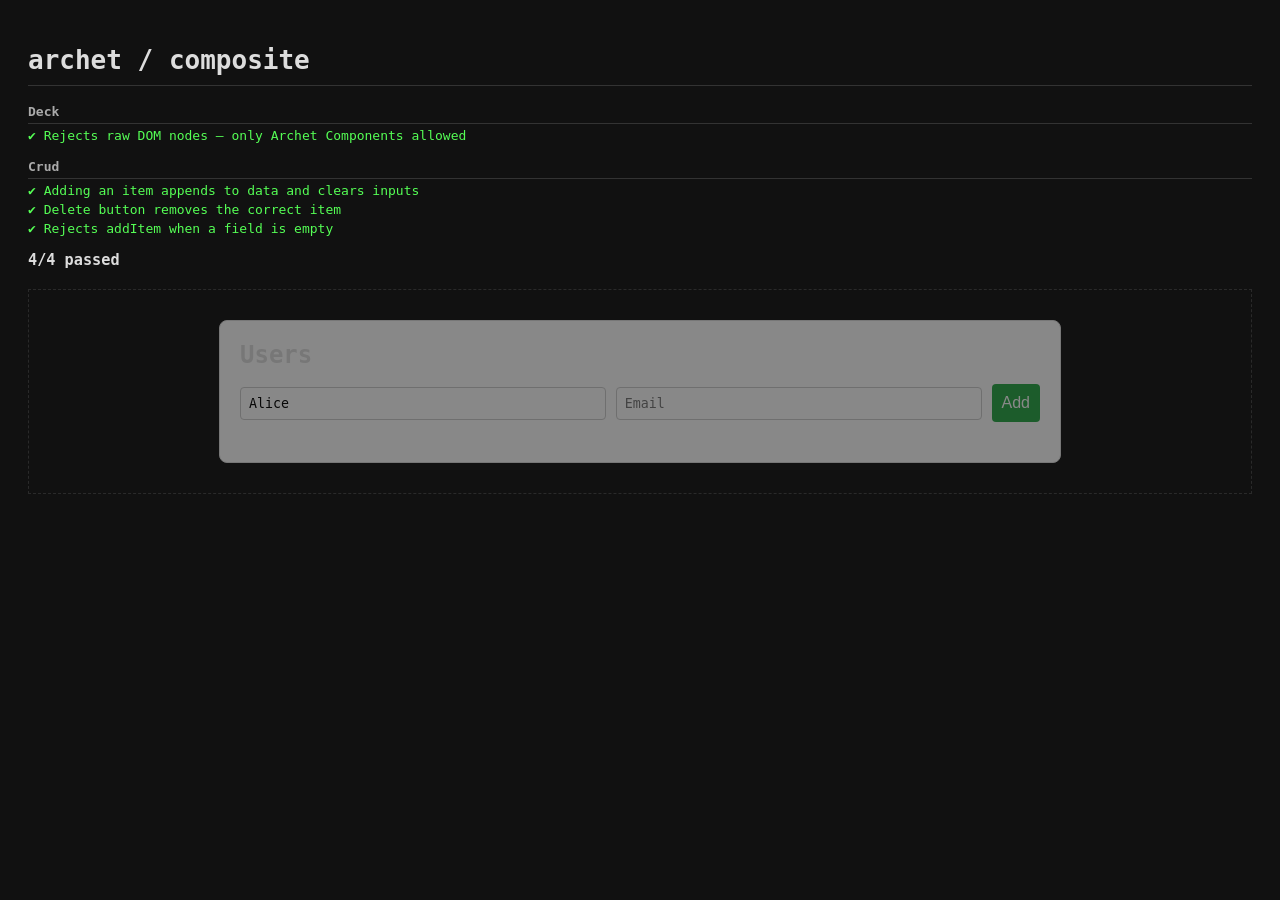
==== test/composite.test.html @ d1f7599b "Refactor test harness" ====
<!DOCTYPE html>
<html lang="en">
<head>
  <meta charset="UTF-8">
  <title>archet / composite</title>
  <style>
    body        { font-family: monospace; background: #111; color: #ddd; padding: 20px; margin: 8px; }
    h1          { border-bottom: 1px solid #333; padding-bottom: 10px; }
    .group      { margin-top: 16px; font-weight: bold; color: #aaa; border-bottom: 1px solid #333; padding-bottom: 4px; }
    .pass       { color: #5f5; margin: 4px 0; }
    .fail       { color: #f55; margin: 4px 0; font-weight: bold; background: rgba(255,0,0,0.1); padding: 5px; }
    .error-trace{ color: #f88; margin-left: 20px; font-size: 0.9em; white-space: pre-wrap; }
    #stage      { border: 1px dashed #444; padding: 10px; margin-top: 20px; opacity: 0.5; }
    #scratch    { display: none; }
  </style>
</head>
<body>
  <h1>archet / composite</h1>
  <div id="report"></div>
  <div id="stage"></div>
  <div id="scratch"></div>

<script type="module">
  import { describe, test, expect, runTests } from './harness.js';
  import { Component, Box, Deck, Crud } from '../archet.js';

  describe("Deck", () => {
    test("Rejects raw DOM nodes — only Archet Components allowed", () => {
      const deck = new Deck();
      deck.add(new Box());
      expect(deck.items.length).toBe(1);
      expect(() => deck.add(document.createElement("div"))).toThrow("Only Archet Components");
    });
  });

  describe("Crud", () => {
    test("Adding an item appends to data and clears inputs", () => {
      const crud = new Crud("Users", ["Name"]);
      crud.onError = () => {};
      document.getElementById("stage").appendChild(crud.dom);

      crud.inputs["Name"].val = "Alice";
      crud.addItem();

      expect(crud.data.length).toBe(1);
      expect(crud.inputs["Name"].val).toBe("");
    });

    test("Delete button removes the correct item", () => {
      const crud = new Crud("Users", ["Name"]);
      crud.onError = () => {};
      document.getElementById("stage").appendChild(crud.dom);

      crud.inputs["Name"].val = "Alice";
      crud.addItem();
      expect(crud.data.length).toBe(1);

      const btn = crud.list.dom.querySelector('[data-role="delete"]');
      expect(btn).toBeTruthy();
      btn.click();
      expect(crud.data.length).toBe(0);
    });

    test("Rejects addItem when a field is empty", () => {
      let errorCalled = false;
      const crud = new Crud("Users", ["Name", "Email"]);
      crud.onError = () => { errorCalled = true; };
      document.getElementById("stage").appendChild(crud.dom);

      crud.inputs["Name"].val = "Alice";
      // Email left empty
      crud.addItem();

      expect(crud.data.length).toBe(0);
      expect(errorCalled).toBeTruthy();
    });
  });

  runTests();
</script>
</body>
</html>
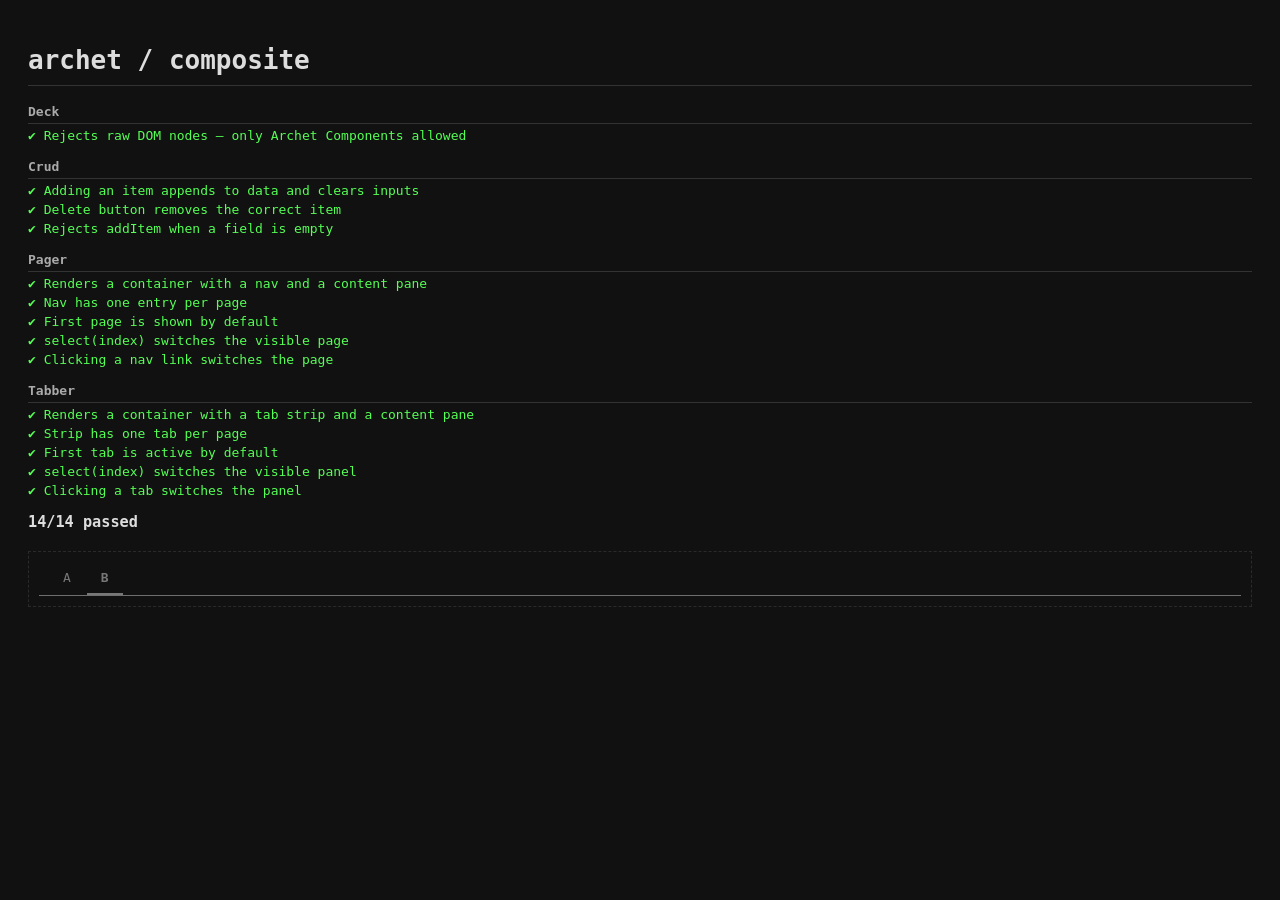
==== commit c4a13442: "Add more components" ====
--- a/test/composite.test.html
+++ b/test/composite.test.html
@@ -22,7 +22,7 @@
 
 <script type="module">
   import { describe, test, expect, runTests } from './harness.js';
-  import { Component, Box, Deck, Crud } from '../archet.js';
+  import { Component, Box, Deck, Crud, Pager, Tabber } from '../archet.js';
 
   describe("Deck", () => {
     test("Rejects raw DOM nodes — only Archet Components allowed", () => {
@@ -76,6 +76,110 @@
     });
   });
 
+  describe("Pager", () => {
+    test("Renders a container with a nav and a content pane", () => {
+      const pager = new Pager([
+        ["Home", new Box()],
+        ["About", new Box()],
+      ]);
+      document.getElementById("stage").appendChild(pager.dom);
+      expect(pager.nav.dom.tagName).toBe("NAV");
+      expect(pager.content.dom).toBeTruthy();
+    });
+
+    test("Nav has one entry per page", () => {
+      const pager = new Pager([
+        ["Home", new Box()],
+        ["About", new Box()],
+        ["Contact", new Box()],
+      ]);
+      document.getElementById("stage").appendChild(pager.dom);
+      const items = pager.nav.dom.querySelectorAll("[data-role='page-link']");
+      expect(items.length).toBe(3);
+    });
+
+    test("First page is shown by default", () => {
+      const a = new Box();
+      const b = new Box();
+      const pager = new Pager([["A", a], ["B", b]]);
+      document.getElementById("stage").appendChild(pager.dom);
+      expect(pager.content.dom.contains(a.dom)).toBeTruthy();
+      expect(pager.content.dom.contains(b.dom)).toBe(false);
+    });
+
+    test("select(index) switches the visible page", () => {
+      const a = new Box();
+      const b = new Box();
+      const pager = new Pager([["A", a], ["B", b]]);
+      document.getElementById("stage").appendChild(pager.dom);
+      pager.select(1);
+      expect(pager.content.dom.contains(b.dom)).toBeTruthy();
+      expect(pager.content.dom.contains(a.dom)).toBe(false);
+    });
+
+    test("Clicking a nav link switches the page", () => {
+      const a = new Box();
+      const b = new Box();
+      const pager = new Pager([["A", a], ["B", b]]);
+      document.getElementById("stage").appendChild(pager.dom);
+      const links = pager.nav.dom.querySelectorAll("[data-role='page-link']");
+      links[1].click();
+      expect(pager.content.dom.contains(b.dom)).toBeTruthy();
+    });
+  });
+
+  describe("Tabber", () => {
+    test("Renders a container with a tab strip and a content pane", () => {
+      const tabber = new Tabber([
+        ["One", new Box()],
+        ["Two", new Box()],
+      ]);
+      document.getElementById("stage").appendChild(tabber.dom);
+      expect(tabber.strip.dom.tagName).toBe("NAV");
+      expect(tabber.content.dom).toBeTruthy();
+    });
+
+    test("Strip has one tab per page", () => {
+      const tabber = new Tabber([
+        ["One", new Box()],
+        ["Two", new Box()],
+        ["Three", new Box()],
+      ]);
+      document.getElementById("stage").appendChild(tabber.dom);
+      const tabs = tabber.strip.dom.querySelectorAll("[data-role='tab']");
+      expect(tabs.length).toBe(3);
+    });
+
+    test("First tab is active by default", () => {
+      const a = new Box();
+      const b = new Box();
+      const tabber = new Tabber([["A", a], ["B", b]]);
+      document.getElementById("stage").appendChild(tabber.dom);
+      expect(tabber.content.dom.contains(a.dom)).toBeTruthy();
+      expect(tabber.content.dom.contains(b.dom)).toBe(false);
+    });
+
+    test("select(index) switches the visible panel", () => {
+      const a = new Box();
+      const b = new Box();
+      const tabber = new Tabber([["A", a], ["B", b]]);
+      document.getElementById("stage").appendChild(tabber.dom);
+      tabber.select(1);
+      expect(tabber.content.dom.contains(b.dom)).toBeTruthy();
+      expect(tabber.content.dom.contains(a.dom)).toBe(false);
+    });
+
+    test("Clicking a tab switches the panel", () => {
+      const a = new Box();
+      const b = new Box();
+      const tabber = new Tabber([["A", a], ["B", b]]);
+      document.getElementById("stage").appendChild(tabber.dom);
+      const tabs = tabber.strip.dom.querySelectorAll("[data-role='tab']");
+      tabs[1].click();
+      expect(tabber.content.dom.contains(b.dom)).toBeTruthy();
+    });
+  });
+
   runTests();
 </script>
 </body>
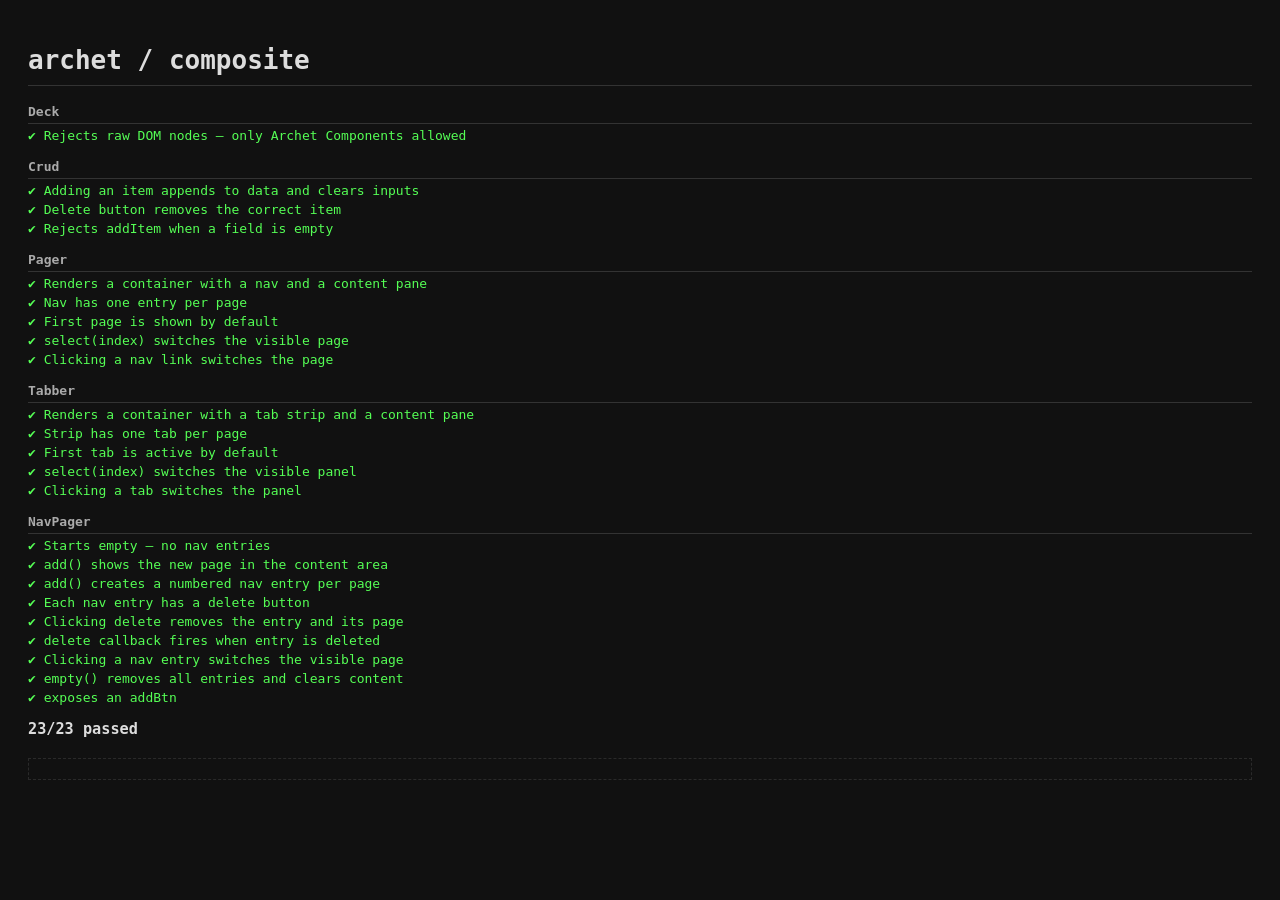
==== commit 8d9cf3d3: "Add even more components to achieve useful stuff" ====
--- a/test/composite.test.html
+++ b/test/composite.test.html
@@ -22,7 +22,7 @@
 
 <script type="module">
   import { describe, test, expect, runTests } from './harness.js';
-  import { Component, Box, Deck, Crud, Pager, Tabber } from '../archet.js';
+  import { Component, Box, Deck, Crud, Pager, Tabber, NavPager } from '../archet.js';
 
   describe("Deck", () => {
     test("Rejects raw DOM nodes — only Archet Components allowed", () => {
@@ -180,6 +180,78 @@
     });
   });
 
+  describe("NavPager", () => {
+    test("Starts empty — no nav entries", () => {
+      const pager = new NavPager();
+      expect(pager.nav.dom.querySelectorAll("[data-role='nav-entry']").length).toBe(0);
+    });
+
+    test("add() shows the new page in the content area", () => {
+      const pager = new NavPager();
+      document.getElementById("stage").appendChild(pager.dom);
+      const box = new Box();
+      pager.add(box);
+      expect(pager.content.dom.contains(box.dom)).toBeTruthy();
+    });
+
+    test("add() creates a numbered nav entry per page", () => {
+      const pager = new NavPager();
+      pager.add(new Box());
+      pager.add(new Box());
+      expect(pager.nav.dom.querySelectorAll("[data-role='nav-entry']").length).toBe(2);
+    });
+
+    test("Each nav entry has a delete button", () => {
+      const pager = new NavPager();
+      pager.add(new Box());
+      expect(pager.nav.dom.querySelector("[data-role='nav-delete']")).toBeTruthy();
+    });
+
+    test("Clicking delete removes the entry and its page", () => {
+      const pager = new NavPager();
+      document.getElementById("stage").appendChild(pager.dom);
+      pager.add(new Box());
+      pager.add(new Box());
+      pager.nav.dom.querySelectorAll("[data-role='nav-delete']")[0].click();
+      expect(pager.nav.dom.querySelectorAll("[data-role='nav-entry']").length).toBe(1);
+    });
+
+    test("delete callback fires when entry is deleted", () => {
+      const pager = new NavPager();
+      document.getElementById("stage").appendChild(pager.dom);
+      let called = false;
+      pager.add(new Box(), () => { called = true; });
+      pager.nav.dom.querySelector("[data-role='nav-delete']").click();
+      expect(called).toBeTruthy();
+    });
+
+    test("Clicking a nav entry switches the visible page", () => {
+      const pager = new NavPager();
+      document.getElementById("stage").appendChild(pager.dom);
+      const a = new Box();
+      const b = new Box();
+      pager.add(a);
+      pager.add(b);
+      pager.nav.dom.querySelectorAll("[data-role='nav-entry']")[0].click();
+      expect(pager.content.dom.contains(a.dom)).toBeTruthy();
+      expect(pager.content.dom.contains(b.dom)).toBe(false);
+    });
+
+    test("empty() removes all entries and clears content", () => {
+      const pager = new NavPager();
+      pager.add(new Box());
+      pager.add(new Box());
+      pager.empty();
+      expect(pager.nav.dom.querySelectorAll("[data-role='nav-entry']").length).toBe(0);
+      expect(pager.content.dom.children.length).toBe(0);
+    });
+
+    test("exposes an addBtn", () => {
+      const pager = new NavPager();
+      expect(typeof pager.addBtn.dom).toBe("object");
+    });
+  });
+
   runTests();
 </script>
 </body>
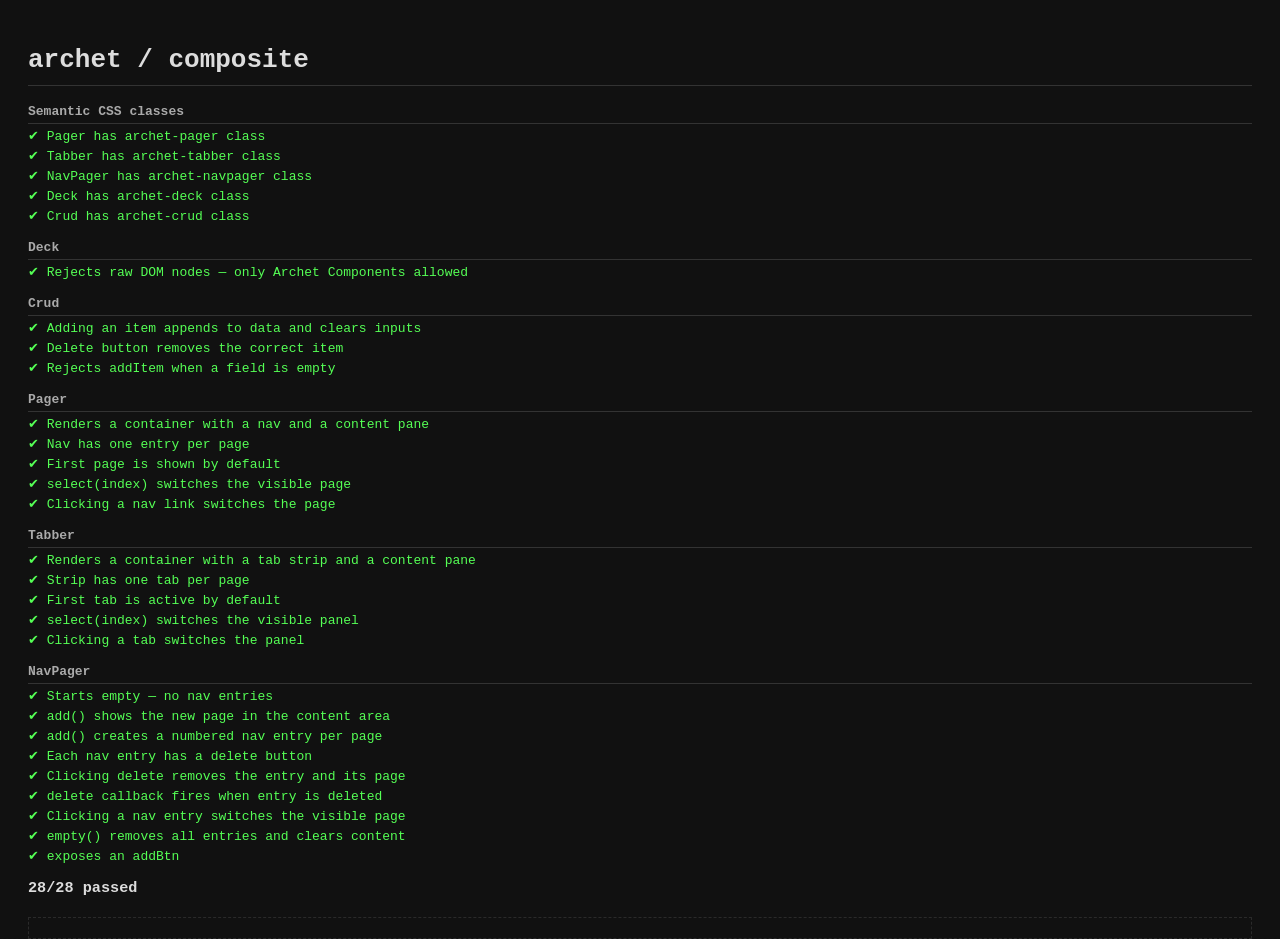
==== commit 7a6e09e4: "Change styling method" ====
--- a/test/composite.test.html
+++ b/test/composite.test.html
@@ -24,6 +24,24 @@
   import { describe, test, expect, runTests } from './harness.js';
   import { Component, Box, Deck, Crud, Pager, Tabber, NavPager } from '../archet.js';
 
+  describe("Semantic CSS classes", () => {
+    test("Pager has archet-pager class", () => {
+      expect(new Pager([["A", new Box()]]).dom.classList.contains("archet-pager")).toBeTruthy();
+    });
+    test("Tabber has archet-tabber class", () => {
+      expect(new Tabber([["A", new Box()]]).dom.classList.contains("archet-tabber")).toBeTruthy();
+    });
+    test("NavPager has archet-navpager class", () => {
+      expect(new NavPager().dom.classList.contains("archet-navpager")).toBeTruthy();
+    });
+    test("Deck has archet-deck class", () => {
+      expect(new Deck().dom.classList.contains("archet-deck")).toBeTruthy();
+    });
+    test("Crud has archet-crud class", () => {
+      expect(new Crud("Items", ["Name"]).dom.classList.contains("archet-crud")).toBeTruthy();
+    });
+  });
+
   describe("Deck", () => {
     test("Rejects raw DOM nodes — only Archet Components allowed", () => {
       const deck = new Deck();
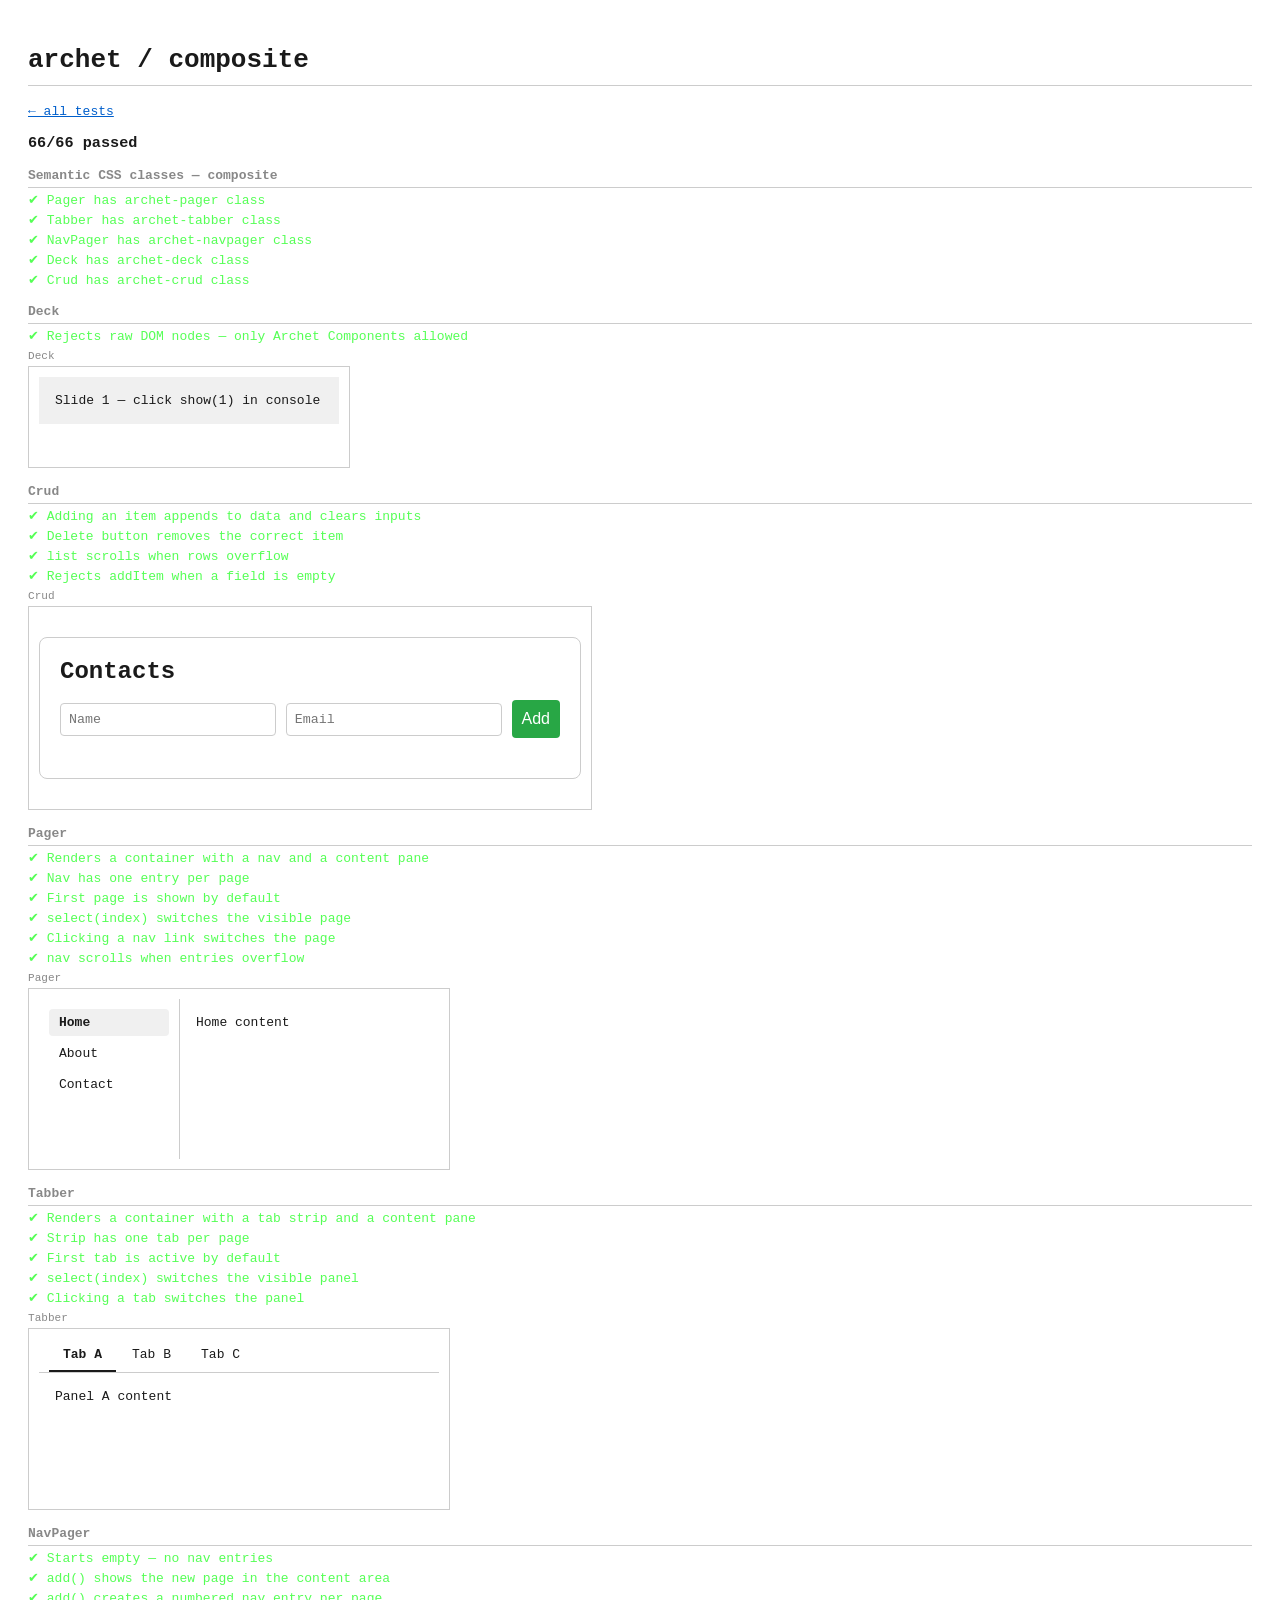
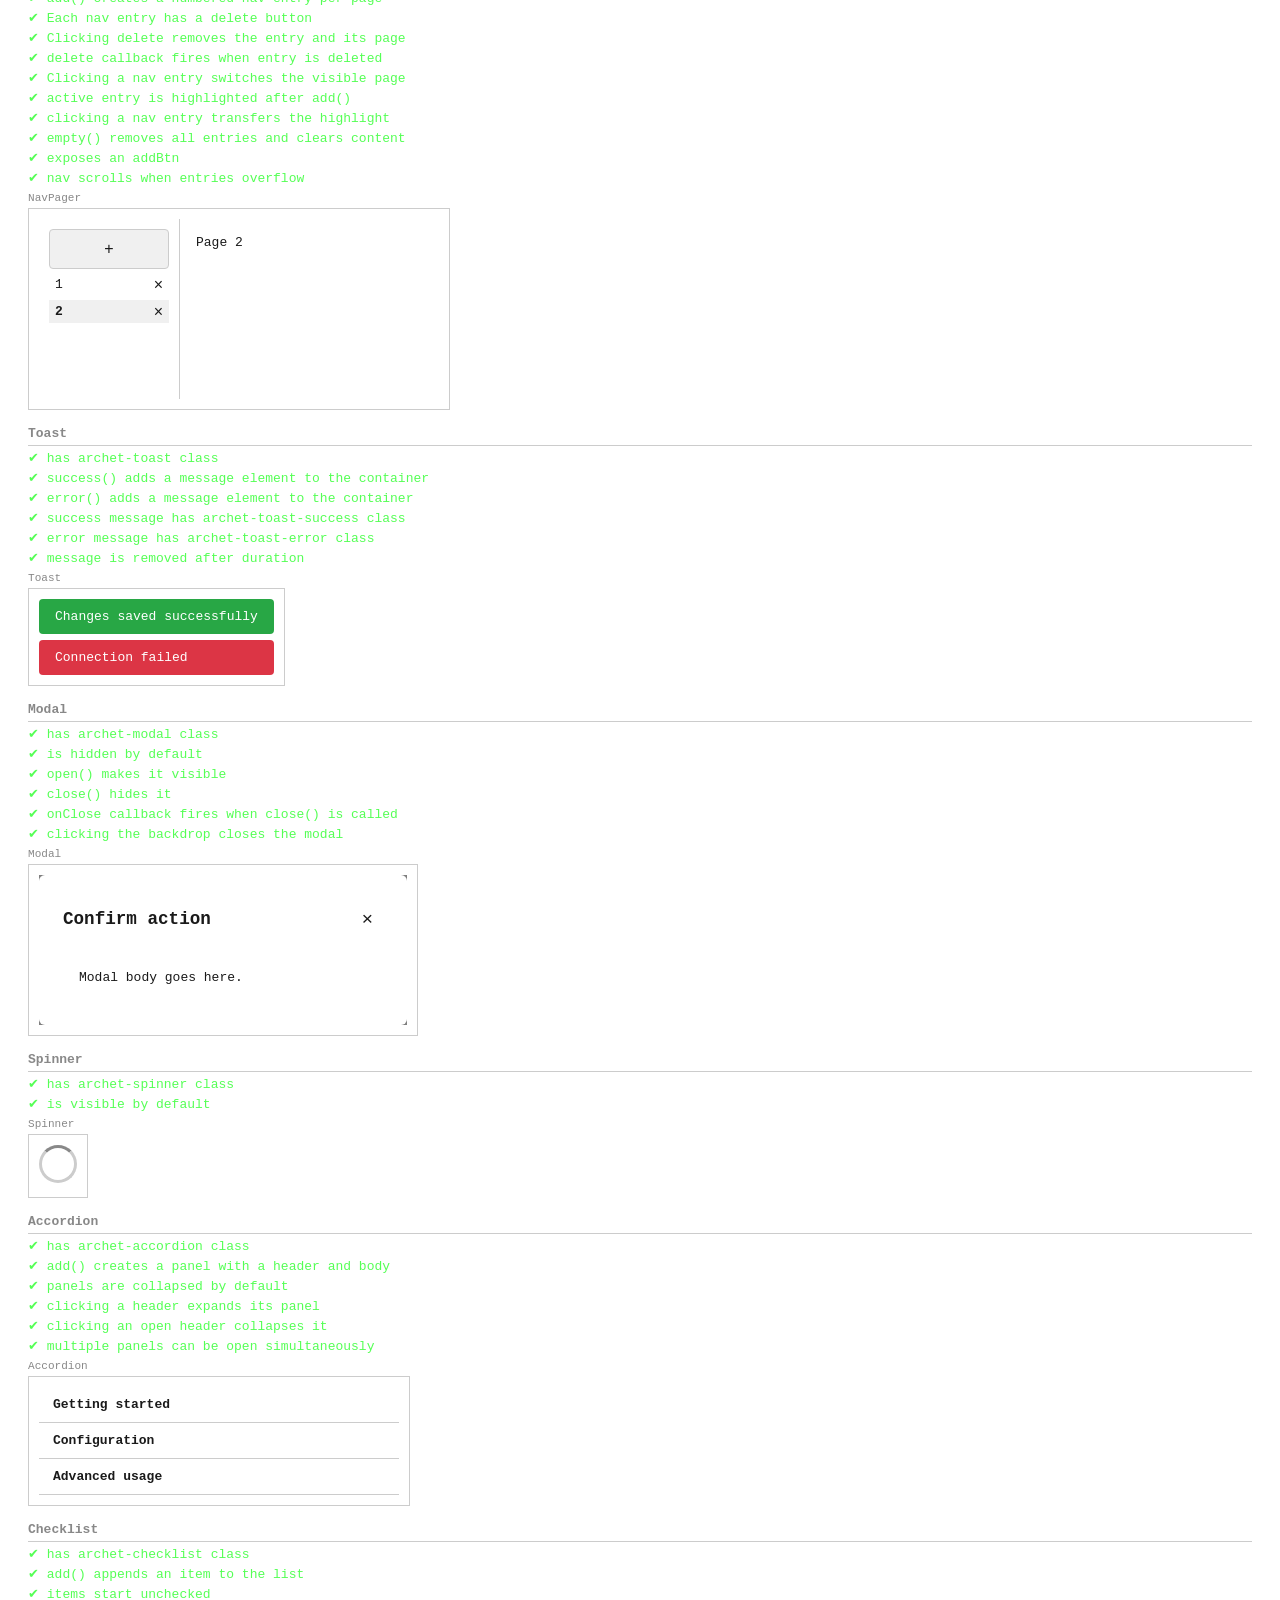
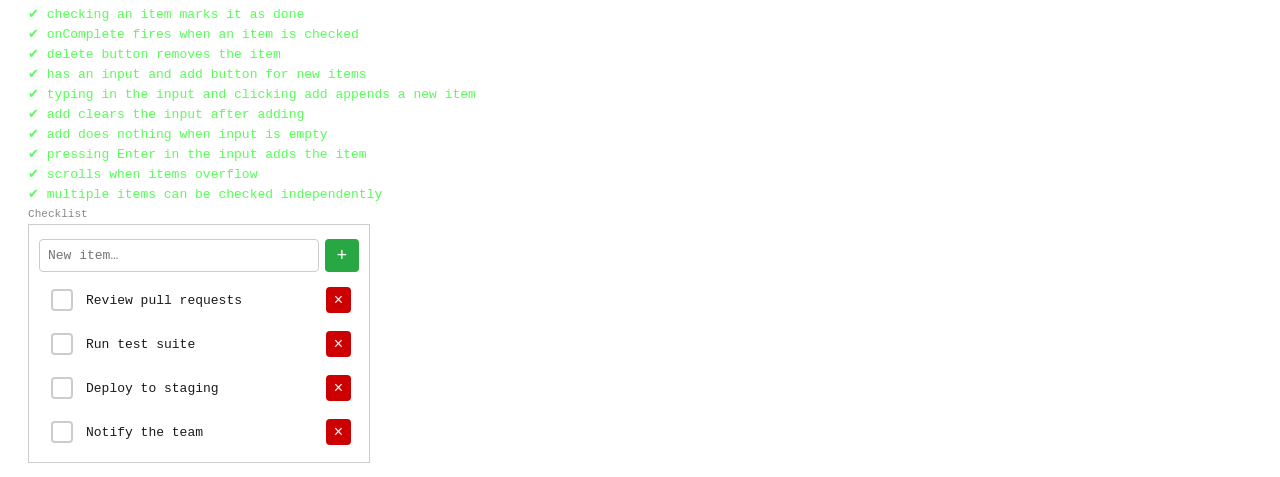
==== commit 0a2be9ff: "Rollback on testing harness by using a custom one" ====
--- a/test/composite.test.html
+++ b/test/composite.test.html
@@ -3,274 +3,18 @@
 <head>
   <meta charset="UTF-8">
   <title>archet / composite</title>
-  <style>
-    body        { font-family: monospace; background: #111; color: #ddd; padding: 20px; margin: 8px; }
-    h1          { border-bottom: 1px solid #333; padding-bottom: 10px; }
-    .group      { margin-top: 16px; font-weight: bold; color: #aaa; border-bottom: 1px solid #333; padding-bottom: 4px; }
-    .pass       { color: #5f5; margin: 4px 0; }
-    .fail       { color: #f55; margin: 4px 0; font-weight: bold; background: rgba(255,0,0,0.1); padding: 5px; }
-    .error-trace{ color: #f88; margin-left: 20px; font-size: 0.9em; white-space: pre-wrap; }
-    #stage      { border: 1px dashed #444; padding: 10px; margin-top: 20px; opacity: 0.5; }
-    #scratch    { display: none; }
-  </style>
+  <link rel="stylesheet" href="./test.css">
 </head>
 <body>
   <h1>archet / composite</h1>
+  <p><a href="../test.html">← all tests</a></p>
   <div id="report"></div>
   <div id="stage"></div>
   <div id="scratch"></div>
-
-<script type="module">
-  import { describe, test, expect, runTests } from './harness.js';
-  import { Component, Box, Deck, Crud, Pager, Tabber, NavPager } from '../archet.js';
-
-  describe("Semantic CSS classes", () => {
-    test("Pager has archet-pager class", () => {
-      expect(new Pager([["A", new Box()]]).dom.classList.contains("archet-pager")).toBeTruthy();
-    });
-    test("Tabber has archet-tabber class", () => {
-      expect(new Tabber([["A", new Box()]]).dom.classList.contains("archet-tabber")).toBeTruthy();
-    });
-    test("NavPager has archet-navpager class", () => {
-      expect(new NavPager().dom.classList.contains("archet-navpager")).toBeTruthy();
-    });
-    test("Deck has archet-deck class", () => {
-      expect(new Deck().dom.classList.contains("archet-deck")).toBeTruthy();
-    });
-    test("Crud has archet-crud class", () => {
-      expect(new Crud("Items", ["Name"]).dom.classList.contains("archet-crud")).toBeTruthy();
-    });
-  });
-
-  describe("Deck", () => {
-    test("Rejects raw DOM nodes — only Archet Components allowed", () => {
-      const deck = new Deck();
-      deck.add(new Box());
-      expect(deck.items.length).toBe(1);
-      expect(() => deck.add(document.createElement("div"))).toThrow("Only Archet Components");
-    });
-  });
-
-  describe("Crud", () => {
-    test("Adding an item appends to data and clears inputs", () => {
-      const crud = new Crud("Users", ["Name"]);
-      crud.onError = () => {};
-      document.getElementById("stage").appendChild(crud.dom);
-
-      crud.inputs["Name"].val = "Alice";
-      crud.addItem();
-
-      expect(crud.data.length).toBe(1);
-      expect(crud.inputs["Name"].val).toBe("");
-    });
-
-    test("Delete button removes the correct item", () => {
-      const crud = new Crud("Users", ["Name"]);
-      crud.onError = () => {};
-      document.getElementById("stage").appendChild(crud.dom);
-
-      crud.inputs["Name"].val = "Alice";
-      crud.addItem();
-      expect(crud.data.length).toBe(1);
-
-      const btn = crud.list.dom.querySelector('[data-role="delete"]');
-      expect(btn).toBeTruthy();
-      btn.click();
-      expect(crud.data.length).toBe(0);
-    });
-
-    test("Rejects addItem when a field is empty", () => {
-      let errorCalled = false;
-      const crud = new Crud("Users", ["Name", "Email"]);
-      crud.onError = () => { errorCalled = true; };
-      document.getElementById("stage").appendChild(crud.dom);
-
-      crud.inputs["Name"].val = "Alice";
-      // Email left empty
-      crud.addItem();
-
-      expect(crud.data.length).toBe(0);
-      expect(errorCalled).toBeTruthy();
-    });
-  });
-
-  describe("Pager", () => {
-    test("Renders a container with a nav and a content pane", () => {
-      const pager = new Pager([
-        ["Home", new Box()],
-        ["About", new Box()],
-      ]);
-      document.getElementById("stage").appendChild(pager.dom);
-      expect(pager.nav.dom.tagName).toBe("NAV");
-      expect(pager.content.dom).toBeTruthy();
-    });
-
-    test("Nav has one entry per page", () => {
-      const pager = new Pager([
-        ["Home", new Box()],
-        ["About", new Box()],
-        ["Contact", new Box()],
-      ]);
-      document.getElementById("stage").appendChild(pager.dom);
-      const items = pager.nav.dom.querySelectorAll("[data-role='page-link']");
-      expect(items.length).toBe(3);
-    });
-
-    test("First page is shown by default", () => {
-      const a = new Box();
-      const b = new Box();
-      const pager = new Pager([["A", a], ["B", b]]);
-      document.getElementById("stage").appendChild(pager.dom);
-      expect(pager.content.dom.contains(a.dom)).toBeTruthy();
-      expect(pager.content.dom.contains(b.dom)).toBe(false);
-    });
-
-    test("select(index) switches the visible page", () => {
-      const a = new Box();
-      const b = new Box();
-      const pager = new Pager([["A", a], ["B", b]]);
-      document.getElementById("stage").appendChild(pager.dom);
-      pager.select(1);
-      expect(pager.content.dom.contains(b.dom)).toBeTruthy();
-      expect(pager.content.dom.contains(a.dom)).toBe(false);
-    });
-
-    test("Clicking a nav link switches the page", () => {
-      const a = new Box();
-      const b = new Box();
-      const pager = new Pager([["A", a], ["B", b]]);
-      document.getElementById("stage").appendChild(pager.dom);
-      const links = pager.nav.dom.querySelectorAll("[data-role='page-link']");
-      links[1].click();
-      expect(pager.content.dom.contains(b.dom)).toBeTruthy();
-    });
-  });
-
-  describe("Tabber", () => {
-    test("Renders a container with a tab strip and a content pane", () => {
-      const tabber = new Tabber([
-        ["One", new Box()],
-        ["Two", new Box()],
-      ]);
-      document.getElementById("stage").appendChild(tabber.dom);
-      expect(tabber.strip.dom.tagName).toBe("NAV");
-      expect(tabber.content.dom).toBeTruthy();
-    });
-
-    test("Strip has one tab per page", () => {
-      const tabber = new Tabber([
-        ["One", new Box()],
-        ["Two", new Box()],
-        ["Three", new Box()],
-      ]);
-      document.getElementById("stage").appendChild(tabber.dom);
-      const tabs = tabber.strip.dom.querySelectorAll("[data-role='tab']");
-      expect(tabs.length).toBe(3);
-    });
-
-    test("First tab is active by default", () => {
-      const a = new Box();
-      const b = new Box();
-      const tabber = new Tabber([["A", a], ["B", b]]);
-      document.getElementById("stage").appendChild(tabber.dom);
-      expect(tabber.content.dom.contains(a.dom)).toBeTruthy();
-      expect(tabber.content.dom.contains(b.dom)).toBe(false);
-    });
-
-    test("select(index) switches the visible panel", () => {
-      const a = new Box();
-      const b = new Box();
-      const tabber = new Tabber([["A", a], ["B", b]]);
-      document.getElementById("stage").appendChild(tabber.dom);
-      tabber.select(1);
-      expect(tabber.content.dom.contains(b.dom)).toBeTruthy();
-      expect(tabber.content.dom.contains(a.dom)).toBe(false);
-    });
-
-    test("Clicking a tab switches the panel", () => {
-      const a = new Box();
-      const b = new Box();
-      const tabber = new Tabber([["A", a], ["B", b]]);
-      document.getElementById("stage").appendChild(tabber.dom);
-      const tabs = tabber.strip.dom.querySelectorAll("[data-role='tab']");
-      tabs[1].click();
-      expect(tabber.content.dom.contains(b.dom)).toBeTruthy();
-    });
-  });
-
-  describe("NavPager", () => {
-    test("Starts empty — no nav entries", () => {
-      const pager = new NavPager();
-      expect(pager.nav.dom.querySelectorAll("[data-role='nav-entry']").length).toBe(0);
-    });
-
-    test("add() shows the new page in the content area", () => {
-      const pager = new NavPager();
-      document.getElementById("stage").appendChild(pager.dom);
-      const box = new Box();
-      pager.add(box);
-      expect(pager.content.dom.contains(box.dom)).toBeTruthy();
-    });
-
-    test("add() creates a numbered nav entry per page", () => {
-      const pager = new NavPager();
-      pager.add(new Box());
-      pager.add(new Box());
-      expect(pager.nav.dom.querySelectorAll("[data-role='nav-entry']").length).toBe(2);
-    });
-
-    test("Each nav entry has a delete button", () => {
-      const pager = new NavPager();
-      pager.add(new Box());
-      expect(pager.nav.dom.querySelector("[data-role='nav-delete']")).toBeTruthy();
-    });
-
-    test("Clicking delete removes the entry and its page", () => {
-      const pager = new NavPager();
-      document.getElementById("stage").appendChild(pager.dom);
-      pager.add(new Box());
-      pager.add(new Box());
-      pager.nav.dom.querySelectorAll("[data-role='nav-delete']")[0].click();
-      expect(pager.nav.dom.querySelectorAll("[data-role='nav-entry']").length).toBe(1);
-    });
-
-    test("delete callback fires when entry is deleted", () => {
-      const pager = new NavPager();
-      document.getElementById("stage").appendChild(pager.dom);
-      let called = false;
-      pager.add(new Box(), () => { called = true; });
-      pager.nav.dom.querySelector("[data-role='nav-delete']").click();
-      expect(called).toBeTruthy();
-    });
-
-    test("Clicking a nav entry switches the visible page", () => {
-      const pager = new NavPager();
-      document.getElementById("stage").appendChild(pager.dom);
-      const a = new Box();
-      const b = new Box();
-      pager.add(a);
-      pager.add(b);
-      pager.nav.dom.querySelectorAll("[data-role='nav-entry']")[0].click();
-      expect(pager.content.dom.contains(a.dom)).toBeTruthy();
-      expect(pager.content.dom.contains(b.dom)).toBe(false);
-    });
-
-    test("empty() removes all entries and clears content", () => {
-      const pager = new NavPager();
-      pager.add(new Box());
-      pager.add(new Box());
-      pager.empty();
-      expect(pager.nav.dom.querySelectorAll("[data-role='nav-entry']").length).toBe(0);
-      expect(pager.content.dom.children.length).toBe(0);
-    });
-
-    test("exposes an addBtn", () => {
-      const pager = new NavPager();
-      expect(typeof pager.addBtn.dom).toBe("object");
-    });
-  });
-
-  runTests();
-</script>
+  <script type="module">
+    import { runTests } from '../test.js';
+    import './composite.tests.js';
+    runTests();
+  </script>
 </body>
 </html>
--- a/test/test.css
+++ b/test/test.css
@@ -0,0 +1,13 @@
+body        { font-family: monospace; background: var(--archet-bg, #111); color: var(--archet-fg, #ddd); padding: 20px; margin: 8px; }
+a           { color: var(--archet-link, #4da6ff); }
+h1          { border-bottom: 1px solid var(--archet-border, #555); padding-bottom: 10px; }
+#summary    { margin-bottom: 16px; }
+.group      { margin-top: 16px; font-weight: bold; color: var(--archet-muted, #aaa); border-bottom: 1px solid var(--archet-border, #555); padding-bottom: 4px; }
+.pass       { color: #5f5; margin: 4px 0; }
+.fail       { color: #f55; margin: 4px 0; font-weight: bold; background: rgba(255,0,0,0.1); padding: 5px; }
+.error-trace{ color: #f88; margin-left: 20px; font-size: 0.9em; white-space: pre-wrap; }
+#stage        { border: 1px dashed var(--archet-border, #555); padding: 10px; margin-top: 20px; opacity: 0.5; }
+#scratch      { display: none; }
+.visual-card  { margin: 6px 0 12px; }
+.visual-label { color: var(--archet-muted, #888); font-size: 0.85em; margin-bottom: 4px; }
+.visual-mount { padding: 10px; border: 1px solid var(--archet-border, #555); display: inline-block; }
